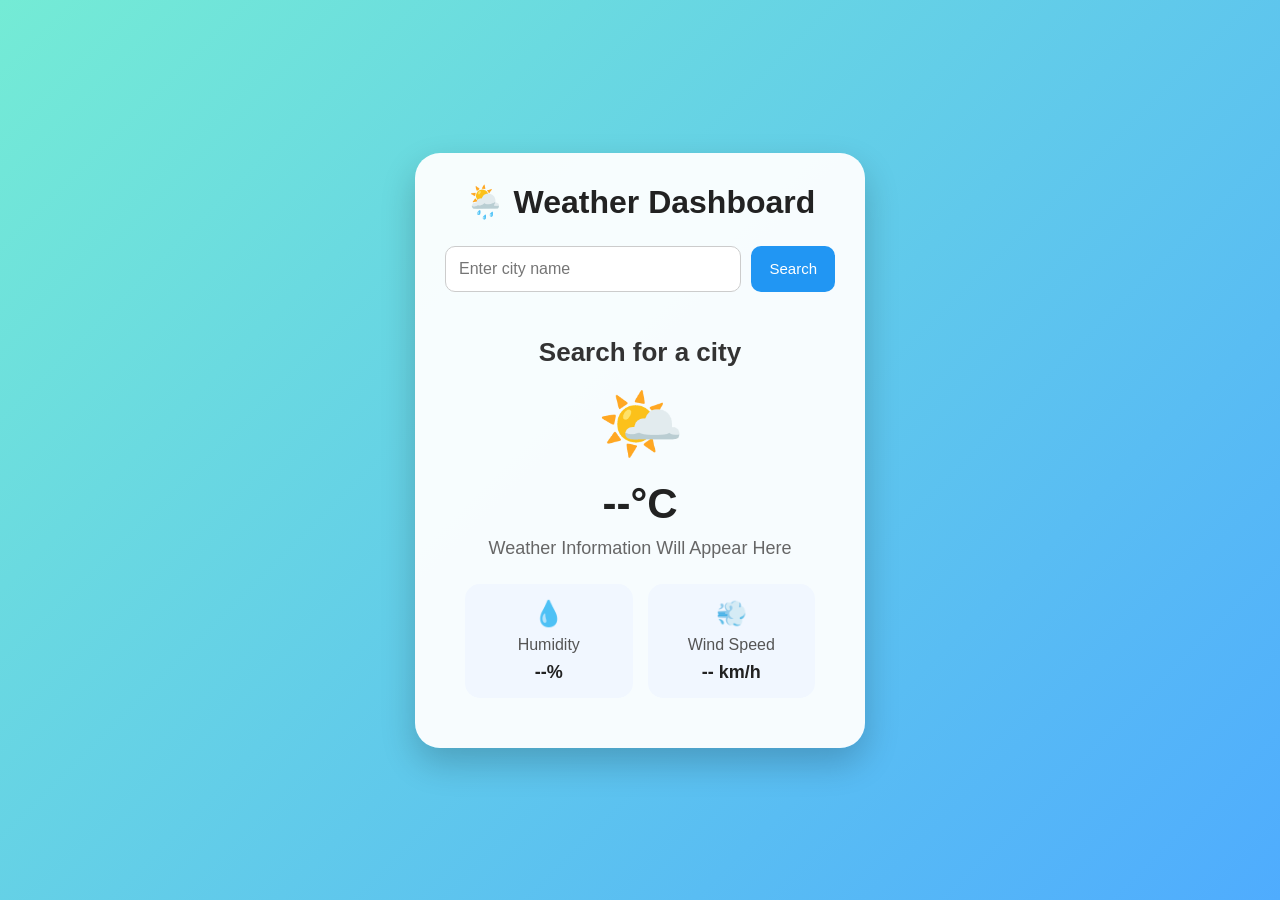
==== index.html @ 46f8b040 "Add files via upload" ====
<!DOCTYPE html>
<html lang="en">
<head>
    <meta charset="UTF-8">
    <meta name="viewport" content="width=device-width, initial-scale=1.0">
    <title>Weather Dashboard</title>

    <link rel="stylesheet" href="style.css">
</head>

<body>

    <div class="weather-container">

        <h1>🌦️ Weather Dashboard</h1>

        <div class="search-box">
            <input 
                type="text" 
                id="cityInput" 
                placeholder="Enter city name"
            >

            <button onclick="getWeather()">
                Search
            </button>
        </div>

        <div id="weatherResult" class="weather-result">

            <h2 id="cityName">Search for a city</h2>

            <div class="weather-icon" id="weatherIcon">
                🌤️
            </div>

            <h3 id="temperature">--°C</h3>

            <p id="description">Weather information will appear here</p>

            <div class="weather-details">

                <div class="detail">
                    <span>💧</span>
                    <p>Humidity</p>
                    <strong id="humidity">--%</strong>
                </div>

                <div class="detail">
                    <span>💨</span>
                    <p>Wind Speed</p>
                    <strong id="wind">-- km/h</strong>
                </div>

            </div>

        </div>

    </div>

    <script src="script.js"></script>

</body>
</html>
---- style.css ----
* {
    margin: 0;
    padding: 0;
    box-sizing: border-box;
}

body {
    font-family: Arial, sans-serif;
    min-height: 100vh;
    display: flex;
    justify-content: center;
    align-items: center;
    background: linear-gradient(135deg, #74ebd5, #4facfe);
}

.weather-container {
    width: 90%;
    max-width: 450px;
    padding: 30px;
    text-align: center;
    background: rgba(255, 255, 255, 0.95);
    border-radius: 25px;
    box-shadow: 0 15px 35px rgba(0, 0, 0, 0.2);
}

h1 {
    color: #222;
    margin-bottom: 25px;
}

.search-box {
    display: flex;
    gap: 10px;
    margin-bottom: 25px;
}

.search-box input {
    flex: 1;
    padding: 13px;
    border: 1px solid #ccc;
    border-radius: 10px;
    font-size: 16px;
    outline: none;
}

.search-box button {
    padding: 13px 18px;
    border: none;
    border-radius: 10px;
    background: #2196f3;
    color: white;
    font-size: 15px;
    cursor: pointer;
}

.search-box button:hover {
    background: #1976d2;
}

.weather-result {
    padding: 20px;
}

#cityName {
    font-size: 26px;
    color: #333;
}

.weather-icon {
    font-size: 70px;
    margin: 15px 0;
}

#temperature {
    font-size: 42px;
    color: #222;
    margin-bottom: 10px;
}

#description {
    font-size: 18px;
    color: #666;
    text-transform: capitalize;
}

.weather-details {
    display: flex;
    justify-content: space-around;
    margin-top: 25px;
    gap: 15px;
}

.detail {
    flex: 1;
    padding: 15px;
    background: #f1f7ff;
    border-radius: 15px;
}

.detail span {
    font-size: 25px;
}

.detail p {
    margin: 8px 0;
    color: #555;
}

.detail strong {
    font-size: 18px;
    color: #222;
}
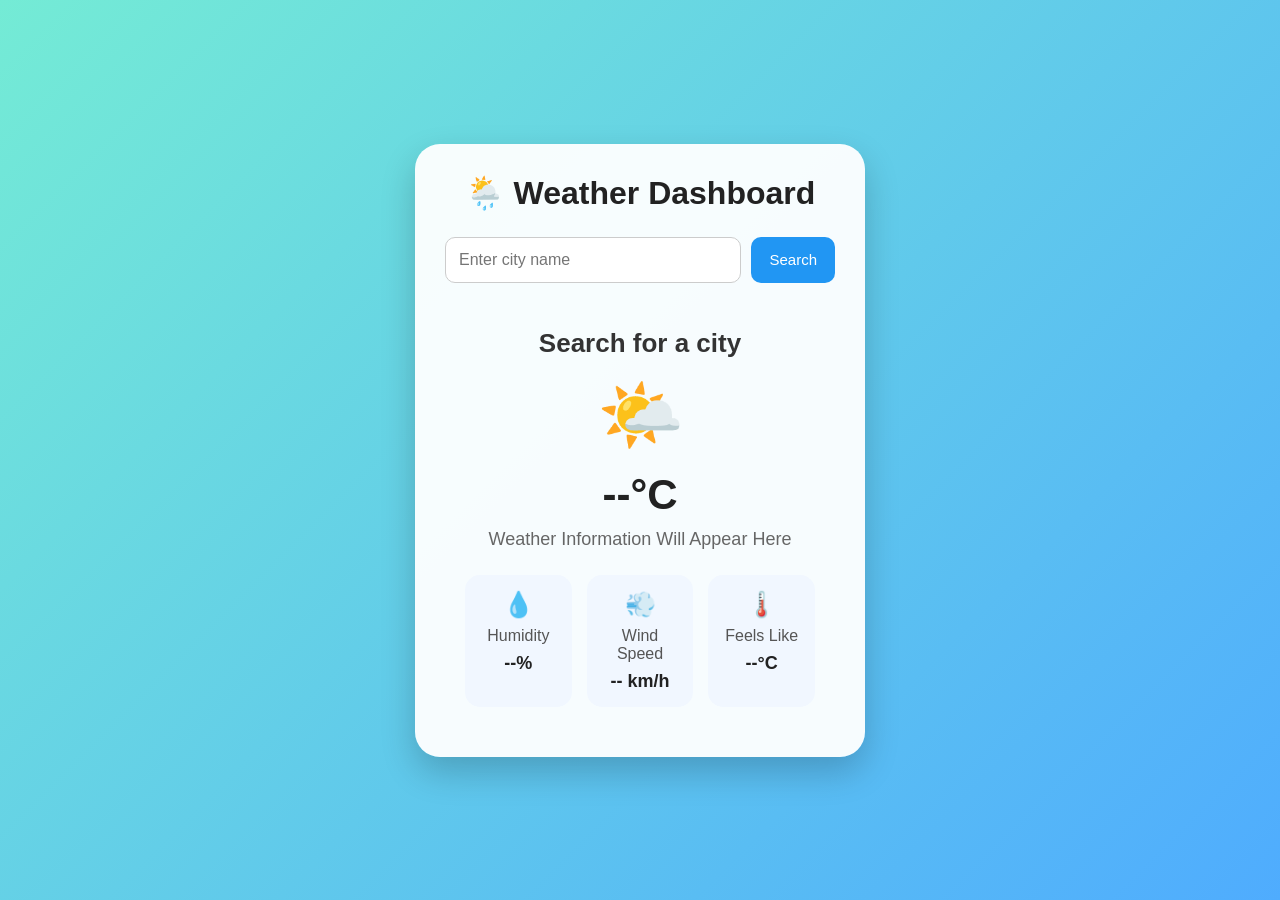
==== commit e6630f14: "Update index.html" ====
--- a/index.html
+++ b/index.html
@@ -1,64 +1,70 @@
-<!DOCTYPE html>
-<html lang="en">
-<head>
-    <meta charset="UTF-8">
-    <meta name="viewport" content="width=device-width, initial-scale=1.0">
-    <title>Weather Dashboard</title>
-
-    <link rel="stylesheet" href="style.css">
-</head>
-
-<body>
-
-    <div class="weather-container">
-
-        <h1>🌦️ Weather Dashboard</h1>
-
-        <div class="search-box">
-            <input 
-                type="text" 
-                id="cityInput" 
-                placeholder="Enter city name"
-            >
-
-            <button onclick="getWeather()">
-                Search
-            </button>
-        </div>
-
-        <div id="weatherResult" class="weather-result">
-
-            <h2 id="cityName">Search for a city</h2>
-
-            <div class="weather-icon" id="weatherIcon">
-                🌤️
-            </div>
-
-            <h3 id="temperature">--°C</h3>
-
-            <p id="description">Weather information will appear here</p>
-
-            <div class="weather-details">
-
-                <div class="detail">
-                    <span>💧</span>
-                    <p>Humidity</p>
-                    <strong id="humidity">--%</strong>
-                </div>
-
-                <div class="detail">
-                    <span>💨</span>
-                    <p>Wind Speed</p>
-                    <strong id="wind">-- km/h</strong>
-                </div>
-
-            </div>
-
-        </div>
-
-    </div>
-
-    <script src="script.js"></script>
-
-</body>
-</html>+<!DOCTYPE html>
+<html lang="en">
+<head>
+    <meta charset="UTF-8">
+    <meta name="viewport" content="width=device-width, initial-scale=1.0">
+    <title>Weather Dashboard</title>
+
+    <link rel="stylesheet" href="style.css">
+</head>
+
+<body>
+
+    <div class="weather-container">
+
+        <h1>🌦️ Weather Dashboard</h1>
+
+        <div class="search-box">
+            <input 
+                type="text" 
+                id="cityInput" 
+                placeholder="Enter city name"
+            >
+
+            <button onclick="getWeather()">
+                Search
+            </button>
+        </div>
+
+        <div id="weatherResult" class="weather-result">
+
+            <h2 id="cityName">Search for a city</h2>
+
+            <div class="weather-icon" id="weatherIcon">
+                🌤️
+            </div>
+
+            <h3 id="temperature">--°C</h3>
+
+            <p id="description">Weather information will appear here</p>
+
+            <div class="weather-details">
+
+                <div class="detail">
+                    <span>💧</span>
+                    <p>Humidity</p>
+                    <strong id="humidity">--%</strong>
+                </div>
+
+                <div class="detail">
+                    <span>💨</span>
+                    <p>Wind Speed</p>
+                    <strong id="wind">-- km/h</strong>
+                </div>
+                <div class="detail">
+                    <span>🌡️</span>
+                    <p>Feels Like</p>
+                    <strong id="feelsLike">--°C</strong>
+</div>
+
+            </div>
+
+        </div>
+
+    </div>
+
+    
+    <script src="script.js"></script>
+
+</body>
+</html>
--- a/style.css
+++ b/style.css
@@ -1,112 +1,112 @@
-* {
-    margin: 0;
-    padding: 0;
-    box-sizing: border-box;
-}
-
-body {
-    font-family: Arial, sans-serif;
-    min-height: 100vh;
-    display: flex;
-    justify-content: center;
-    align-items: center;
-    background: linear-gradient(135deg, #74ebd5, #4facfe);
-}
-
-.weather-container {
-    width: 90%;
-    max-width: 450px;
-    padding: 30px;
-    text-align: center;
-    background: rgba(255, 255, 255, 0.95);
-    border-radius: 25px;
-    box-shadow: 0 15px 35px rgba(0, 0, 0, 0.2);
-}
-
-h1 {
-    color: #222;
-    margin-bottom: 25px;
-}
-
-.search-box {
-    display: flex;
-    gap: 10px;
-    margin-bottom: 25px;
-}
-
-.search-box input {
-    flex: 1;
-    padding: 13px;
-    border: 1px solid #ccc;
-    border-radius: 10px;
-    font-size: 16px;
-    outline: none;
-}
-
-.search-box button {
-    padding: 13px 18px;
-    border: none;
-    border-radius: 10px;
-    background: #2196f3;
-    color: white;
-    font-size: 15px;
-    cursor: pointer;
-}
-
-.search-box button:hover {
-    background: #1976d2;
-}
-
-.weather-result {
-    padding: 20px;
-}
-
-#cityName {
-    font-size: 26px;
-    color: #333;
-}
-
-.weather-icon {
-    font-size: 70px;
-    margin: 15px 0;
-}
-
-#temperature {
-    font-size: 42px;
-    color: #222;
-    margin-bottom: 10px;
-}
-
-#description {
-    font-size: 18px;
-    color: #666;
-    text-transform: capitalize;
-}
-
-.weather-details {
-    display: flex;
-    justify-content: space-around;
-    margin-top: 25px;
-    gap: 15px;
-}
-
-.detail {
-    flex: 1;
-    padding: 15px;
-    background: #f1f7ff;
-    border-radius: 15px;
-}
-
-.detail span {
-    font-size: 25px;
-}
-
-.detail p {
-    margin: 8px 0;
-    color: #555;
-}
-
-.detail strong {
-    font-size: 18px;
-    color: #222;
+* {
+    margin: 0;
+    padding: 0;
+    box-sizing: border-box;
+}
+
+body {
+    font-family: Arial, sans-serif;
+    min-height: 100vh;
+    display: flex;
+    justify-content: center;
+    align-items: center;
+    background: linear-gradient(135deg, #74ebd5, #4facfe);
+}
+
+.weather-container {
+    width: 90%;
+    max-width: 450px;
+    padding: 30px;
+    text-align: center;
+    background: rgba(255, 255, 255, 0.95);
+    border-radius: 25px;
+    box-shadow: 0 15px 35px rgba(0, 0, 0, 0.2);
+}
+
+h1 {
+    color: #222;
+    margin-bottom: 25px;
+}
+
+.search-box {
+    display: flex;
+    gap: 10px;
+    margin-bottom: 25px;
+}
+
+.search-box input {
+    flex: 1;
+    padding: 13px;
+    border: 1px solid #ccc;
+    border-radius: 10px;
+    font-size: 16px;
+    outline: none;
+}
+
+.search-box button {
+    padding: 13px 18px;
+    border: none;
+    border-radius: 10px;
+    background: #2196f3;
+    color: white;
+    font-size: 15px;
+    cursor: pointer;
+}
+
+.search-box button:hover {
+    background: #1976d2;
+}
+
+.weather-result {
+    padding: 20px;
+}
+
+#cityName {
+    font-size: 26px;
+    color: #333;
+}
+
+.weather-icon {
+    font-size: 70px;
+    margin: 15px 0;
+}
+
+#temperature {
+    font-size: 42px;
+    color: #222;
+    margin-bottom: 10px;
+}
+
+#description {
+    font-size: 18px;
+    color: #666;
+    text-transform: capitalize;
+}
+
+.weather-details {
+    display: flex;
+    justify-content: space-around;
+    margin-top: 25px;
+    gap: 15px;
+}
+
+.detail {
+    flex: 1;
+    padding: 15px;
+    background: #f1f7ff;
+    border-radius: 15px;
+}
+
+.detail span {
+    font-size: 25px;
+}
+
+.detail p {
+    margin: 8px 0;
+    color: #555;
+}
+
+.detail strong {
+    font-size: 18px;
+    color: #222;
 }
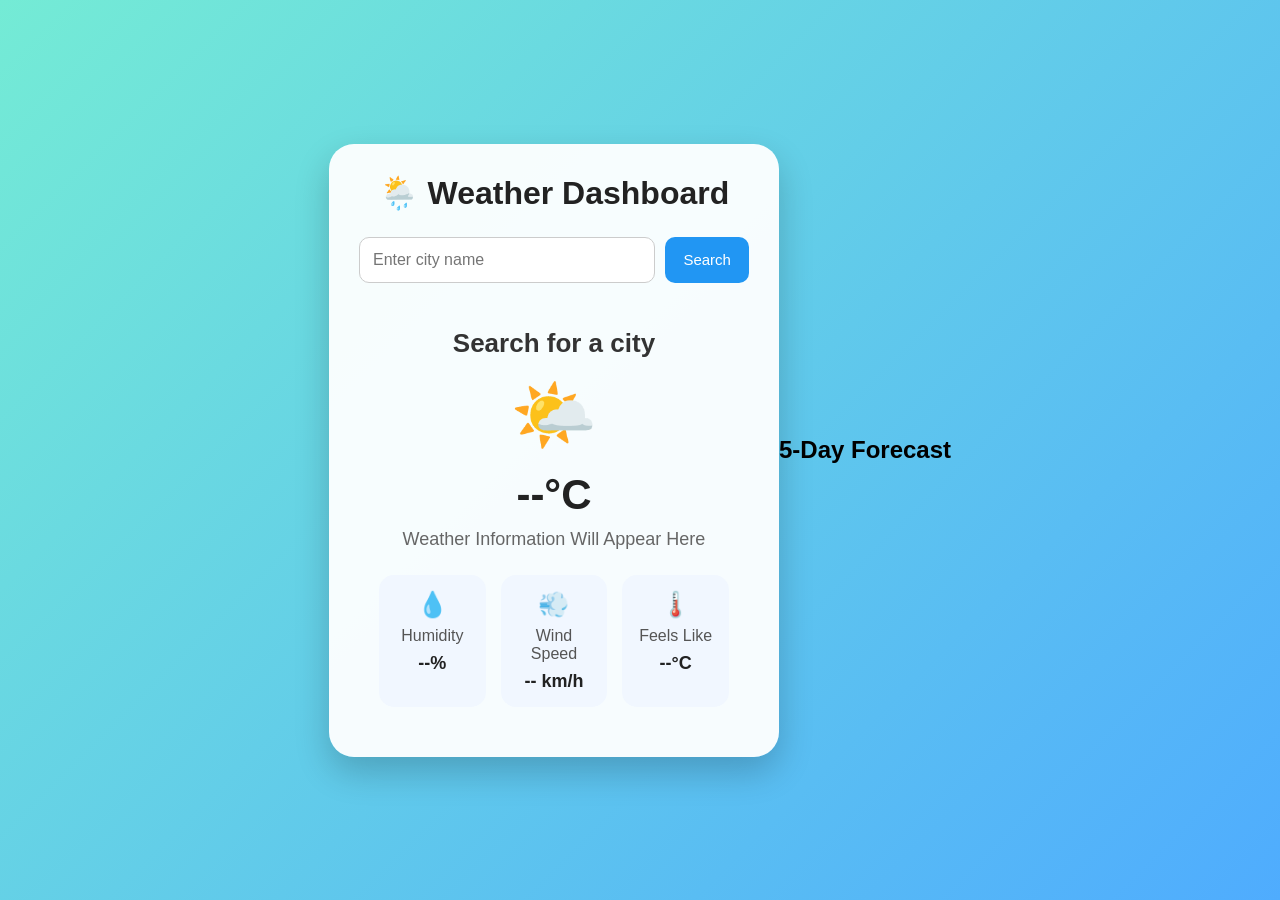
==== commit 7998c687: "Update index.html" ====
--- a/index.html
+++ b/index.html
@@ -55,13 +55,22 @@
                     <span>🌡️</span>
                     <p>Feels Like</p>
                     <strong id="feelsLike">--°C</strong>
-</div>
+                  </div>
 
             </div>
 
         </div>
 
     </div>
+    <div class="forecast-section">
+
+    <h2>5-Day Forecast</h2>
+
+    <div id="forecastContainer" class="forecast-container">
+        
+    </div>
+
+</div>
 
     
     <script src="script.js"></script>
